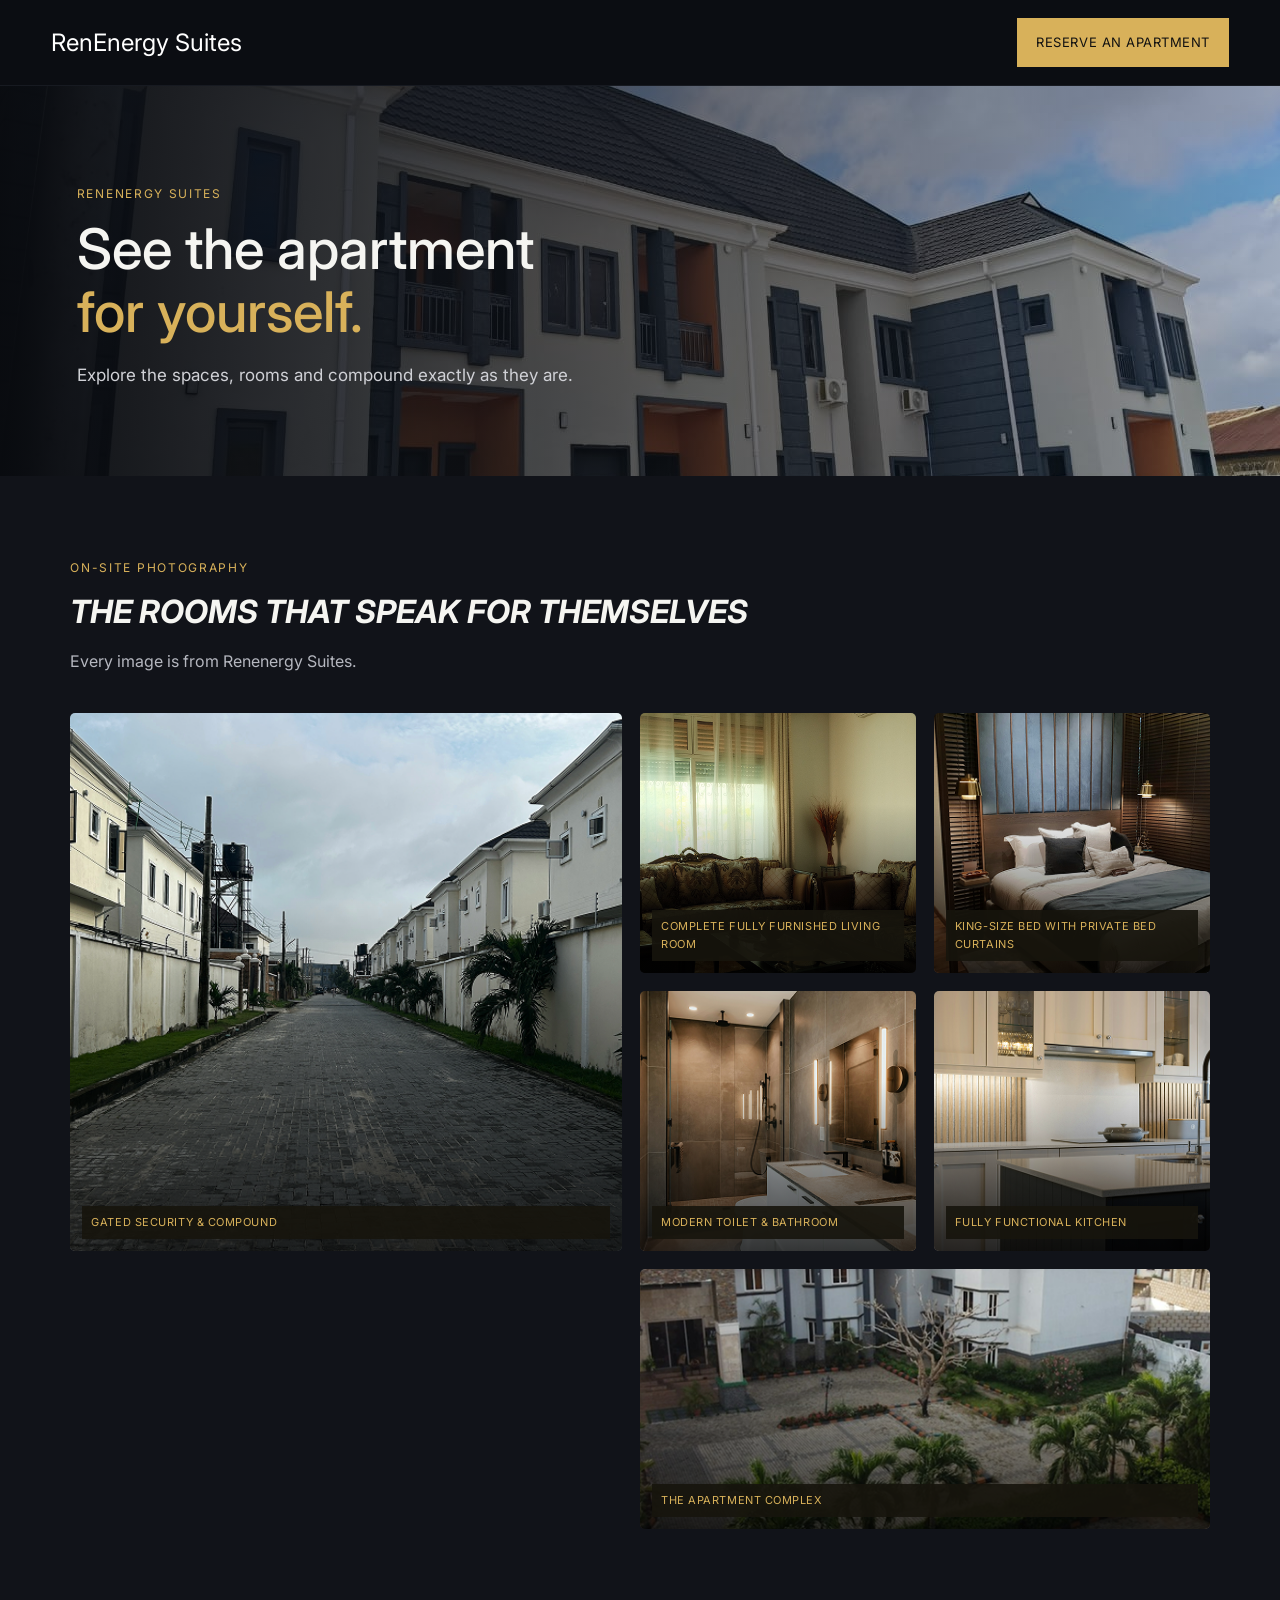
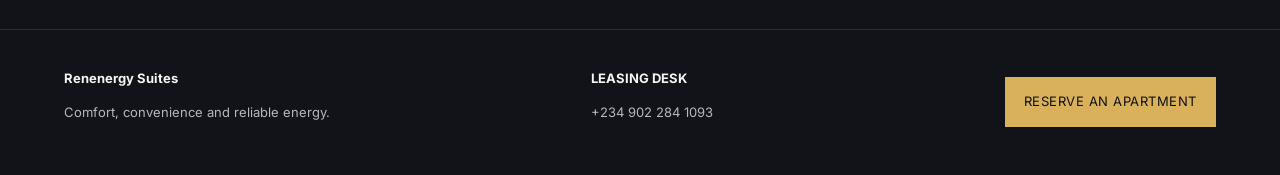
==== gallery/index.html @ edf7154c "A: whatsapp links, gallery page, new-bg image" ====
<!doctype html>
<html lang="en">
<head>
  <meta charset="UTF-8" />
  <meta name="viewport" content="width=device-width, initial-scale=1.0" />
  <title>Renenergy Suites — Gallery</title>
  <link rel="stylesheet" href="../gallery/style.css" />
  <script src="../gallery/script.js" defer></script>
</head>
<body>
  <header class="site-header">
    <a class="brand" href="/">
      <span class="brand-mark">RenEnergy Suites</span>
      
    </a>

    <button class="menu-toggle" type="button" aria-label="Open menu" aria-expanded="false">☰</button>

    <nav class="nav-links" aria-label="Main navigation">
      <a class="gold-btn" href="https://paystack.shop/pay/renenergysuites">RESERVE AN APARTMENT</a>
    </nav>
  </header>

  <main>
    <section class="gallery-hero">
      <div class="hero-copy">
        <p class="eyebrow">Renenergy Suites</p>
        <h1>See the apartment<br /><span>for yourself.</span></h1>
        <p>Explore the spaces, rooms and compound exactly as they are.</p>
      </div>
    </section>

    <section class="gallery-section" id="gallery">
      <div class="section-heading">
        <p class="eyebrow">ON-SITE PHOTOGRAPHY</p>
        <h2>THE ROOMS THAT SPEAK FOR THEMSELVES</h2>
        <p>Every image is from Renenergy Suites.</p>
      </div>

      <div class="gallery-grid">
        <button class="gallery-card card-large" data-index="0" type="button">
          <img src="../assets/unsplash_BE9-swZtUa8.png" alt="Renenergy apartment compound" />
          <span>GATED SECURITY &amp; COMPOUND</span>
        </button>

        <button class="gallery-card" data-index="1" type="button">
          <img src="../assets/pexels-memory-lane-2157293172-35829896 1.png" alt="Fully furnished living room" />
          <span>COMPLETE FULLY FURNISHED LIVING ROOM</span>
        </button>

        <button class="gallery-card" data-index="2" type="button">
          <img src="../assets/unsplash_Id2IIl1jOB0.png" alt="Bedroom" />
          <span>KING-SIZE BED WITH PRIVATE BED CURTAINS</span>
        </button>
        
        <button class="gallery-card" data-index="3" type="button">
          <img src="../assets/unsplash_ckdoA-tv9uw.png" alt="Modern bathroom" />
          <span>MODERN TOILET &amp; BATHROOM</span>
        </button>

        <button class="gallery-card" data-index="4" type="button">
          <img src="../assets/unsplash_1voJQ66DIDM.png" alt="Fully functional kitchen" />
          <span>FULLY FUNCTIONAL KITCHEN</span>
        </button>

        <button class="gallery-card card-wide" data-index="5" type="button">
          <img src="../assets/unsplash_QYVarY4t49o.png" alt="Renenergy apartment exterior" />
          <span>THE APARTMENT COMPLEX</span>
        </button>
        
      </div>
    </section>
  </main>

  <footer>
    <div>
      <b>Renenergy Suites</b>
      <p>Comfort, convenience and reliable energy.</p>
    </div>
    <div>
      <b>LEASING DESK</b>
      <p>+234 902 284 1093</p>
    </div>
    <div>
      <a class="gold-btn" href="https://paystack.shop/pay/renenergysuites">RESERVE AN APARTMENT</a>
    </div>
  </footer>

  <div class="lightbox" id="lightbox" aria-hidden="true">
    <button class="lightbox-close" type="button" aria-label="Close gallery">×</button>
    <button class="lightbox-arrow lightbox-prev" type="button" aria-label="Previous image">&#10094;</button>
    <div class="lightbox-content">
      <img id="lightbox-image" src="" alt="" />
      <p id="lightbox-caption"></p>
    </div>
    <button class="lightbox-arrow lightbox-next" type="button" aria-label="Next image">&#10095;</button>
  </div>
</body>
</html>
---- gallery/style.css ----
@import url('https://fonts.googleapis.com/css2?family=Inter:wght@400;500;600;700&display=swap');

:root {
  --bg: #080a0e;
  --panel: #151820;
  --panel2: #10131a;
  --text: #f5f5f1;
  --muted: #b5b7bf;
  --gold: #d8b15a;
  --line: #2a2e38;
}

* { box-sizing: border-box; }
html { scroll-behavior: smooth; }
body {
  margin: 0;
  background: var(--bg);
  color: var(--text);
  font-family: Inter, Arial, sans-serif;
  font-size: 16px;
  line-height: 1.65;
}

a { color: inherit; text-decoration: none; }
button { font: inherit; }

.site-header {
  position: sticky;
  top: 0;
  z-index: 20;
  display: flex;
  align-items: center;
  justify-content: space-between;
  gap: 24px;
  padding: 18px 4%;
  background: #0b0d12;
  border-bottom: 1px solid #171a21;
}

.brand {
  display: flex;
  align-items: center;
  gap: 10px;
  font-size: 14px;
}

.brand-mark { color:#fff; font-size: 24px; }

.nav-links {
  display: flex;
  align-items: center;
  gap: 28px;
  font-size: 13px;
}

.gold-btn {
  display: inline-flex;
  align-items: center;
  justify-content: center;
  gap: 18px;
  padding: 13px 18px;
  border: 1px solid var(--gold);
  background: var(--gold);
  color: #111;
  font-size: 13px;
  letter-spacing: .04em;
}

.menu-toggle {
  display: none;
  background: none;
  border: 0;
  color: white;
  font-size: 30px;
  cursor: pointer;
}

.gallery-hero {
  min-height: 390px;
  display: flex;
  align-items: end;
  padding: 70px 6%;
  background:
    linear-gradient(90deg, rgba(8,10,14,.98), rgba(8,10,14,.62), rgba(8,10,14,.25)),
    url('../assets/outside.jpeg') center/cover;
}

.hero-copy { max-width: 650px; }

.eyebrow {
  color: var(--gold);
  font-size: 12px;
  letter-spacing: .14em;
  margin: 0 0 14px;
  text-transform: uppercase;
}

.gallery-hero h1 {
  font-size: 56px;
  line-height: 1.12;
  font-weight: 500;
  margin: 0 0 18px;
}

.gallery-hero h1 span { color: var(--gold); }
.gallery-hero p:not(.eyebrow) { color: #d0d1d6; font-size: 17px; }

.gallery-section {
  padding: 82px 5.5% 100px;
  background: #111319;
}

.section-heading {
  max-width: 760px;
  margin-bottom: 38px;
}

.section-heading h2 {
  font-size: 32px;
  line-height: 1.25;
  font-style: italic;
  margin: 0 0 10px;
}

.section-heading p:not(.eyebrow) {
  color: var(--muted);
  font-size: 16px;
}

.gallery-grid {
  display: grid;
  grid-template-columns: 2fr 1fr 1fr;
  gap: 18px;
}

.gallery-card {
  position: relative;
  min-width: 0;
  height: 260px;
  padding: 0;
  border: 0;
  background: transparent;
  overflow: hidden;
  cursor: pointer;
  text-align: left;
  border-radius: 5px;
}

.gallery-card.card-large {
  grid-row: span 2;
  height: 538px;
}

.gallery-card.card-wide {
  grid-column: 2 / -1;
}

.gallery-card img {
  display: block;
  width: 100%;
  height: 100%;
  object-fit: cover;
  transition: transform .35s ease, filter .35s ease;
}

.gallery-card::after {
  content: "";
  position: absolute;
  inset: 35% 0 0;
  background: linear-gradient(transparent, rgba(0,0,0,.75));
}

.gallery-card:hover img {
  transform: scale(1.04);
  filter: brightness(.88);
}

.gallery-card span {
  position: absolute;
  z-index: 2;
  left: 12px;
  right: 12px;
  bottom: 12px;
  color: var(--gold);
  background: rgba(23,20,13,.9);
  padding: 7px 9px;
  font-size: 11px;
  letter-spacing: .05em;
}

footer {
  display: grid;
  grid-template-columns: 2fr 1fr 1.4fr;
  align-items: center;
  gap: 35px;
  padding: 38px 5%;
  background: #111319;
  border-top: 1px solid var(--line);
  font-size: 13px;
}

footer p { color: var(--muted); }
footer > div:last-child { text-align: right; }

.lightbox {
  display: none;
  position: fixed;
  inset: 0;
  z-index: 100;
  align-items: center;
  justify-content: center;
  padding: 60px 70px;
  background: rgba(0,0,0,.96);
}

.lightbox.active { display: flex; }

.lightbox-content {
  width: min(1050px, 90vw);
  text-align: center;
}

.lightbox-content img {
  display: block;
  width: 100%;
  max-height: 78vh;
  object-fit: contain;
  border-radius: 4px;
}

.lightbox-content p {
  margin: 12px 0 0;
  color: var(--gold);
  font-size: 13px;
  letter-spacing: .05em;
}

.lightbox-close,
.lightbox-arrow {
  position: absolute;
  z-index: 2;
  border: 0;
  color: white;
  background: rgba(21,24,32,.8);
  cursor: pointer;
}

.lightbox-close {
  top: 20px;
  right: 25px;
  background: transparent;
  font-size: 42px;
}

.lightbox-arrow {
  top: 50%;
  transform: translateY(-50%);
  width: 46px;
  height: 46px;
  border: 1px solid var(--line);
  border-radius: 50%;
  font-size: 20px;
}

.lightbox-prev { left: 20px; }
.lightbox-next { right: 20px; }

@media (max-width: 800px) {
  .nav-links {
    display: none;
    position: absolute;
    top: 68px;
    left: 0;
    right: 0;
    flex-direction: column;
    align-items: stretch;
    gap: 0;
    background: #0b0d12;
    padding: 12px 5%;
    border-bottom: 1px solid var(--line);
  }

  .nav-links.open { display: flex; }
  .nav-links a { padding: 14px 0; }
  .menu-toggle { display: block; }

  .gallery-hero {
    min-height: 450px;
    padding: 55px 7%;
  }

  .gallery-hero h1 { font-size: 43px; }
  .gallery-section { padding: 60px 6% 75px; }
  .gallery-grid { grid-template-columns: 1fr 1fr; }
  .gallery-card.card-large { grid-column: 1 / -1; grid-row: auto; height: 330px; }
  .gallery-card.card-wide { grid-column: 1 / -1; }
  footer { grid-template-columns: 1fr 1fr; }
  footer > div:last-child { text-align: left; }
}

@media (max-width: 500px) {
  .brand { font-size: 12px; }
  .gallery-hero { min-height: 430px; }
  .gallery-hero h1 { font-size: 36px; }
  .gallery-hero p:not(.eyebrow) { font-size: 15px; }
  .section-heading h2 { font-size: 27px; }
  .gallery-grid { grid-template-columns: 1fr; }
  .gallery-card,
  .gallery-card.card-large,
  .gallery-card.card-wide { grid-column: auto; height: 270px; }
  footer { grid-template-columns: 1fr; }
  .lightbox { padding: 60px 20px; }
  .lightbox-content { width: 100%; }
  .lightbox-arrow { width: 38px; height: 38px; }
  .lightbox-prev { left: 8px; }
  .lightbox-next { right: 8px; }
}
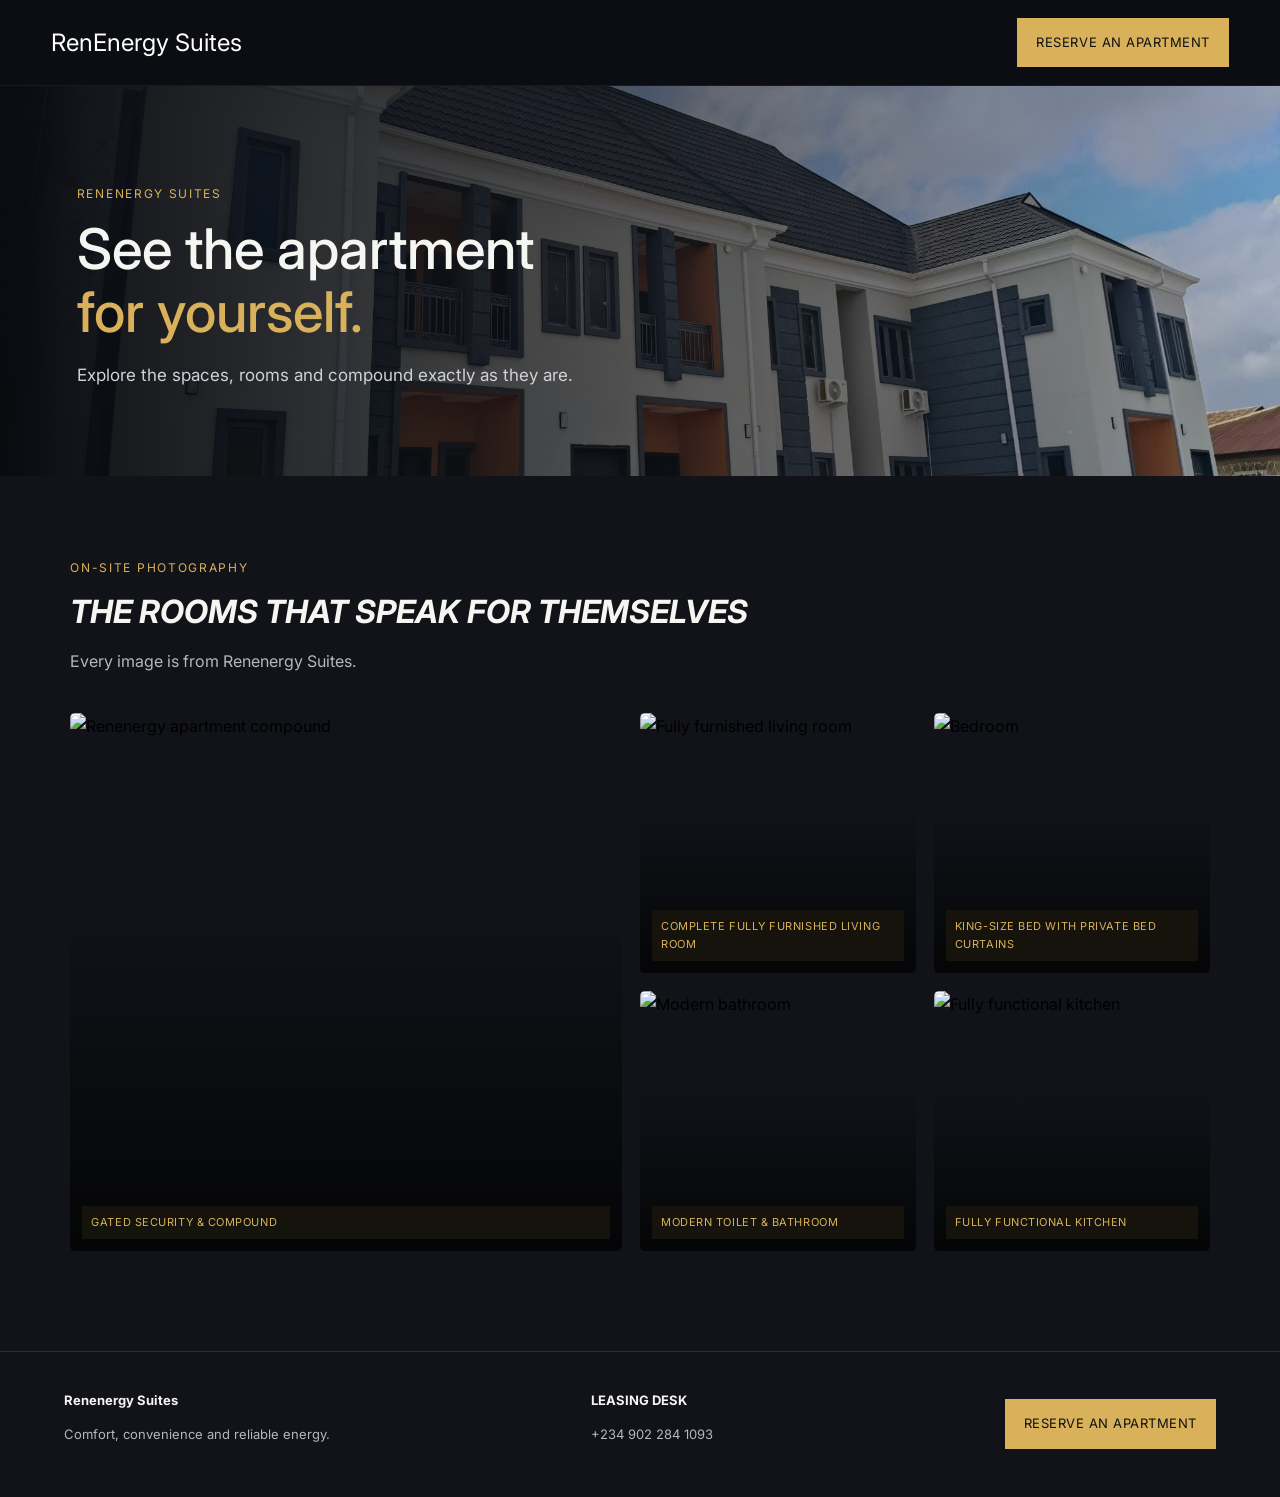
==== commit 2f6a540c: "D: replaced all mock pictures with the original apartment pictures" ====
--- a/gallery/index.html
+++ b/gallery/index.html
@@ -39,33 +39,28 @@
 
       <div class="gallery-grid">
         <button class="gallery-card card-large" data-index="0" type="button">
-          <img src="../assets/unsplash_BE9-swZtUa8.png" alt="Renenergy apartment compound" />
+          <img src="https://lh3.googleusercontent.com/pw/AP1GczPN9tetsOrUxnDG-rWKMFE3oG1BvR2AKUUCxY-Npn82X7OlTlhcFgtBNSmEc6dFuWBmBbIf5ogV05MBLrwjAno9N_oLe1h82G_y7uLSjaI2514d6w15IGTfs46C-niKUuUHnK6Sxc0Cg4DNl4BVFEvt=w949-h695-s-no-gm?authuser=0" alt="Renenergy apartment compound" />
           <span>GATED SECURITY &amp; COMPOUND</span>
         </button>
 
         <button class="gallery-card" data-index="1" type="button">
-          <img src="../assets/pexels-memory-lane-2157293172-35829896 1.png" alt="Fully furnished living room" />
+          <img src="https://lh3.googleusercontent.com/pw/AP1GczONU3_lCCr7ld4Nlke6Y_EMkKbiGxN_b8d-HKyTjO9EI-1vBdM9bbBo4X9qfTpJyryUW15BE9WOctph9QmXuC9nD3VcsyYcwyDBL5X2hPk0DoanSOUU9K0RHw03BcV-L3eCwWQcCDpvqbicfDHIzpJV=w638-h915-s-no-gm?authuser=0" alt="Fully furnished living room" />
           <span>COMPLETE FULLY FURNISHED LIVING ROOM</span>
         </button>
 
         <button class="gallery-card" data-index="2" type="button">
-          <img src="../assets/unsplash_Id2IIl1jOB0.png" alt="Bedroom" />
+          <img src="https://lh3.googleusercontent.com/pw/AP1GczOy_i7GjSnC75U2t5S0HzDlrycMTajPmwMxyMAfYbMdrosX4zsIcs6GzMDFawJl6Vx-Y7Lt61apOWWiq2SZzU7uOYF_A8kC2-hq-m5Y6iK_fgsdEpo0dBRc8bh1Ah0ixDB7EeAEw2-ZArvtOV1Iuc2F=w949-h634-s-no-gm?authuser=0" alt="Bedroom" />
           <span>KING-SIZE BED WITH PRIVATE BED CURTAINS</span>
         </button>
         
         <button class="gallery-card" data-index="3" type="button">
-          <img src="../assets/unsplash_ckdoA-tv9uw.png" alt="Modern bathroom" />
+          <img src="https://lh3.googleusercontent.com/pw/AP1GczPfhNPl7IgnQADVf2jEgNkfHPBA-6KIGUXdZwzT0c9spTVGKV4A21XC6r3TElf-o9ai2HWi5X76KuqpO1rnKFT6TnShHVALnx8bZR0wYk9Eh9_bNF9z_kdfMCIgYz190I3lNmE6GYIDeEyMBKcIMP4x=w611-h915-s-no-gm?authuser=0" alt="Modern bathroom" />
           <span>MODERN TOILET &amp; BATHROOM</span>
         </button>
 
         <button class="gallery-card" data-index="4" type="button">
-          <img src="../assets/unsplash_1voJQ66DIDM.png" alt="Fully functional kitchen" />
+          <img src="https://lh3.googleusercontent.com/pw/AP1GczOP62I6vqCge4upxZiCBkpZrbjgSg9mTWaFTWaeXe-pz0mUtD_69QK81sRaaxyhrLq4zwW-xkzL5jDw5vBtCiz8UyGBf_i633m-t9XvrNaFNK6_24qKmUCnCQzNuqK0Dcvj5LjlJJgCmR7dlyzuEEFa=w949-h644-s-no-gm?authuser=0" alt="Fully functional kitchen" />
           <span>FULLY FUNCTIONAL KITCHEN</span>
-        </button>
-
-        <button class="gallery-card card-wide" data-index="5" type="button">
-          <img src="../assets/unsplash_QYVarY4t49o.png" alt="Renenergy apartment exterior" />
-          <span>THE APARTMENT COMPLEX</span>
         </button>
         
       </div>
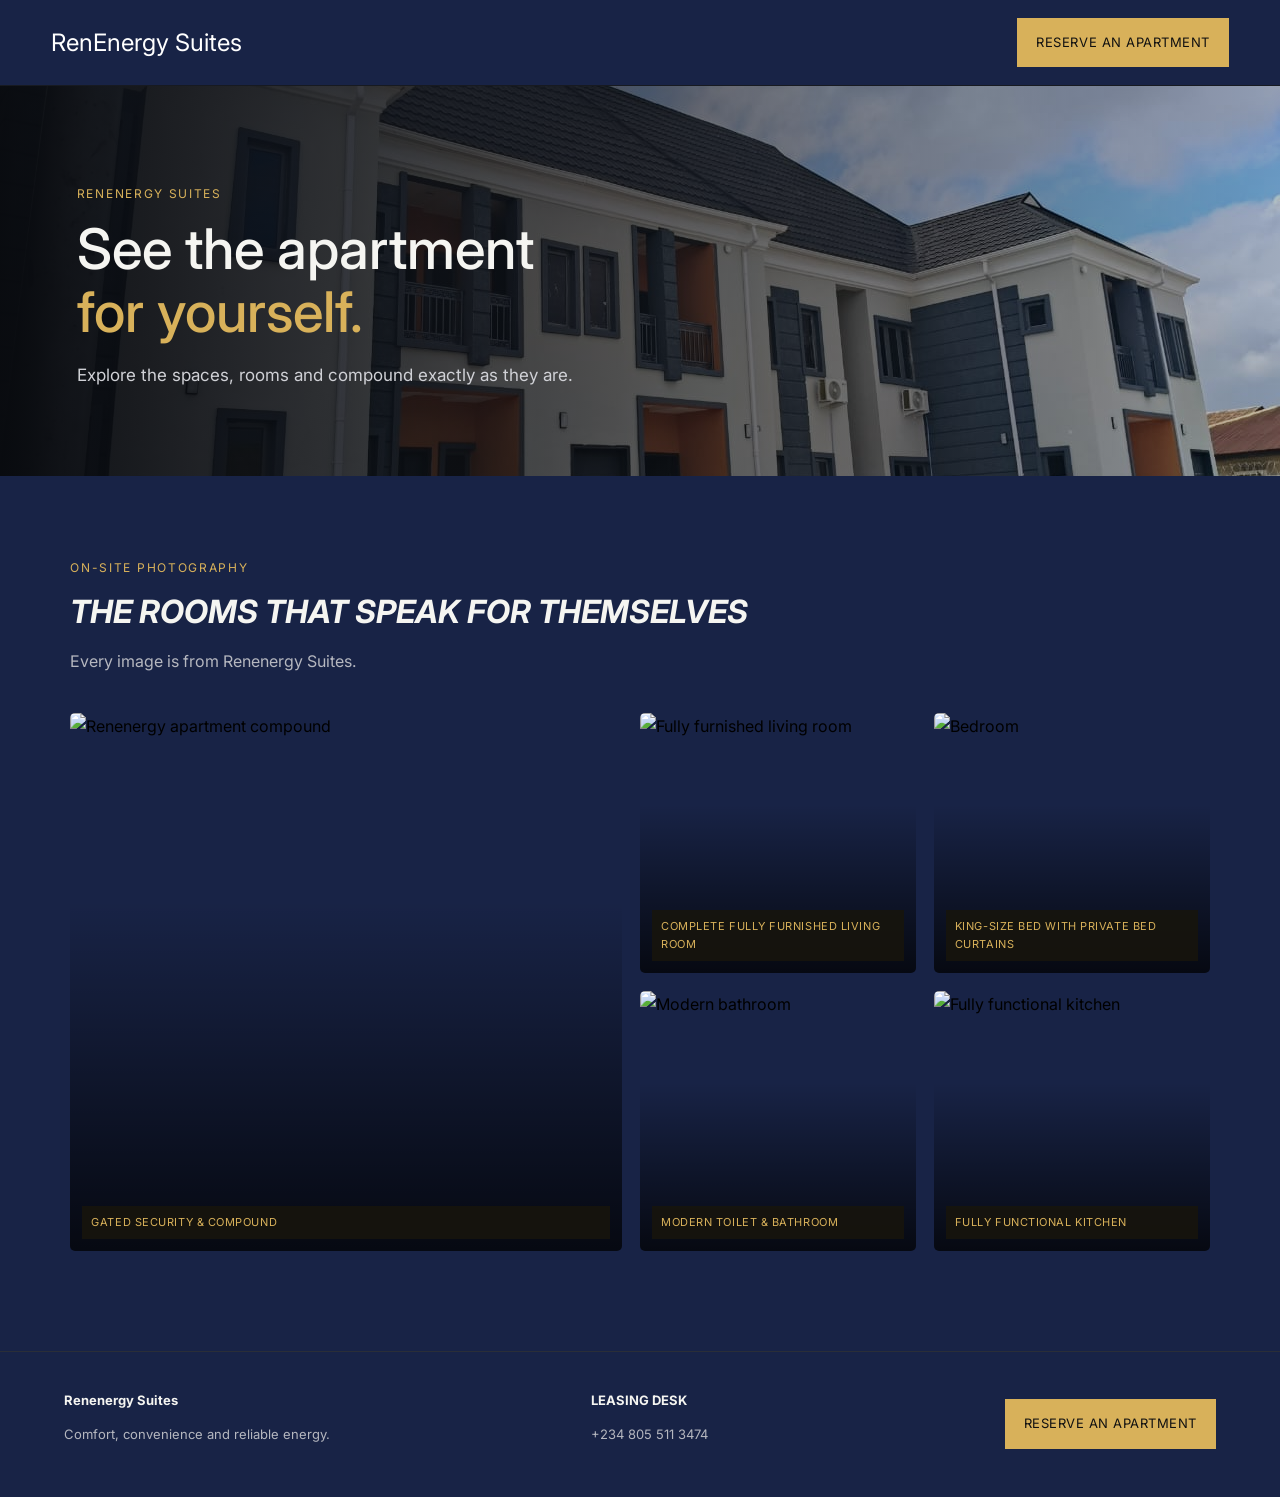
==== commit 1b89f22c: "change leasing desk number in gallery page" ====
--- a/gallery/index.html
+++ b/gallery/index.html
@@ -74,7 +74,7 @@
     </div>
     <div>
       <b>LEASING DESK</b>
-      <p>+234 902 284 1093</p>
+      <p>+234 805 511 3474</p>
     </div>
     <div>
       <a class="gold-btn" href="https://paystack.shop/pay/renenergysuites">RESERVE AN APARTMENT</a>
--- a/gallery/style.css
+++ b/gallery/style.css
@@ -33,7 +33,7 @@
   justify-content: space-between;
   gap: 24px;
   padding: 18px 4%;
-  background: #0b0d12;
+  background: #182346;
   border-bottom: 1px solid #171a21;
 }
 
@@ -107,7 +107,7 @@
 
 .gallery-section {
   padding: 82px 5.5% 100px;
-  background: #111319;
+  background: #182346;
 }
 
 .section-heading {
@@ -194,7 +194,7 @@
   align-items: center;
   gap: 35px;
   padding: 38px 5%;
-  background: #111319;
+  background: #182346;
   border-top: 1px solid var(--line);
   font-size: 13px;
 }
